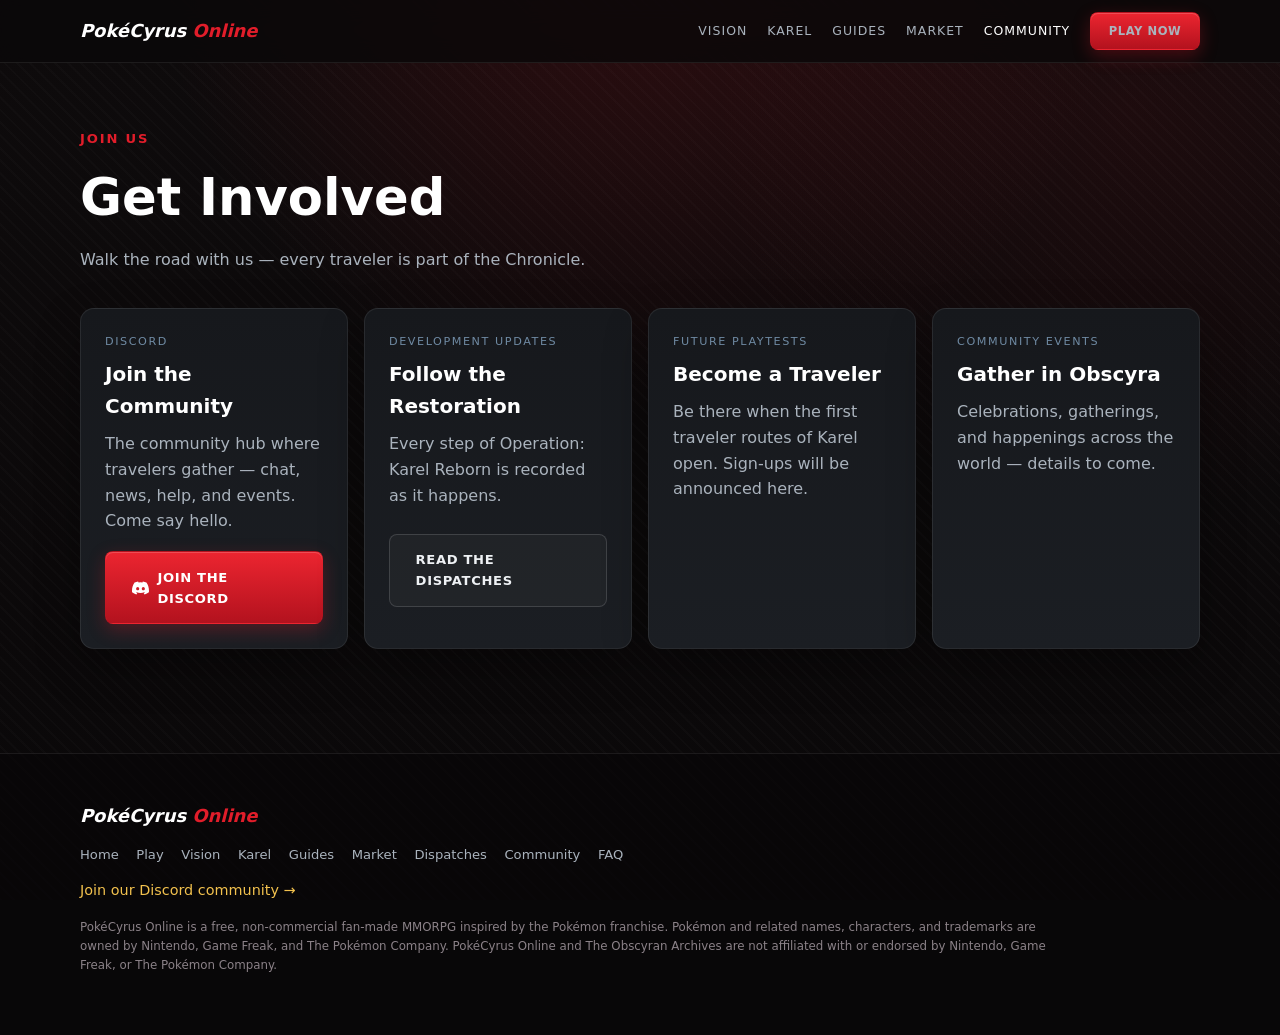
==== community/index.html @ 65155785 "Restructure into a multi-page site with shared chrome Split the single-scroll homepage into dedicate" ====
<!doctype html>
<html lang="en">
<head>
  <meta charset="utf-8" />
  <meta name="viewport" content="width=device-width, initial-scale=1" />
  <title>Community — PokéCyrus Online</title>
  <meta name="description" content="Join the PokéCyrus Online community — Discord, development updates, playtests, and events. Walk the road with us." />
  <meta name="theme-color" content="#0c0a0b" />
  <link rel="canonical" href="https://theobscyranarchives.net/community" />
  <link rel="icon" href="data:image/svg+xml,%3Csvg xmlns='http://www.w3.org/2000/svg' viewBox='0 0 32 32'%3E%3Ccircle cx='16' cy='16' r='15' fill='%23e11d2a'/%3E%3Cpath d='M1 16a15 15 0 0 0 30 0z' fill='%23f2f3f5'/%3E%3Crect x='1' y='14.5' width='30' height='3' fill='%23111111'/%3E%3Ccircle cx='16' cy='16' r='4.6' fill='%23ffffff' stroke='%23111111' stroke-width='1.6'/%3E%3C/svg%3E" />
  <link rel="stylesheet" href="/assets/site.css" />
</head>
<body>
  <header class="page-head">
    <div class="wrap">
      <div class="eyebrow">Join Us</div>
      <h1 class="title">Get Involved</h1>
      <p class="lede">Walk the road with us — every traveler is part of the Chronicle.</p>
    </div>
  </header>

  <main>
    <section class="section" style="padding-top:1rem;">
      <div class="wrap">
        <div class="grid">
          <div class="card">
            <div class="label">Discord</div>
            <h3>Join the Community</h3>
            <p>The community hub where travelers gather — chat, news, help, and events. Come say hello.</p>
            <p style="margin-top:1.1rem;">
              <a class="btn btn-red" href="https://discord.com/invite/rmTHCNPzrq" target="_blank" rel="noopener" style="display:inline-flex; align-items:center; gap:.55rem;">
                <svg viewBox="0 0 24 24" width="18" height="18" fill="currentColor" aria-hidden="true"><path d="M20.317 4.369a19.79 19.79 0 0 0-4.885-1.515.074.074 0 0 0-.079.037c-.21.375-.444.864-.608 1.25a18.27 18.27 0 0 0-5.487 0 12.64 12.64 0 0 0-.617-1.25.077.077 0 0 0-.079-.037A19.736 19.736 0 0 0 3.677 4.369a.07.07 0 0 0-.032.027C.533 9.046-.32 13.58.099 18.057a.082.082 0 0 0 .031.057 19.9 19.9 0 0 0 5.993 3.03.078.078 0 0 0 .084-.028c.462-.63.874-1.295 1.226-1.994a.076.076 0 0 0-.041-.106 13.107 13.107 0 0 1-1.872-.892.077.077 0 0 1-.008-.128c.126-.094.252-.192.372-.291a.074.074 0 0 1 .077-.01c3.928 1.793 8.18 1.793 12.062 0a.074.074 0 0 1 .078.009c.12.099.246.198.373.292a.077.077 0 0 1-.006.127 12.3 12.3 0 0 1-1.873.891.077.077 0 0 0-.041.107c.36.698.772 1.362 1.225 1.993a.076.076 0 0 0 .084.028 19.839 19.839 0 0 0 6.002-3.03.077.077 0 0 0 .032-.054c.5-5.177-.838-9.674-3.549-13.66a.061.061 0 0 0-.031-.03zM8.02 15.331c-1.183 0-2.157-1.086-2.157-2.419 0-1.333.955-2.42 2.157-2.42 1.21 0 2.176 1.096 2.157 2.42 0 1.333-.956 2.42-2.157 2.42zm7.975 0c-1.183 0-2.157-1.086-2.157-2.419 0-1.333.955-2.42 2.157-2.42 1.21 0 2.176 1.096 2.157 2.42 0 1.333-.946 2.42-2.157 2.42z"/></svg>
                Join the Discord
              </a>
            </p>
          </div>
          <div class="card">
            <div class="label">Development Updates</div>
            <h3>Follow the Restoration</h3>
            <p>Every step of Operation: Karel Reborn is recorded as it happens.</p>
            <p><a class="btn btn-outline" href="/dispatches" style="margin-top:1rem;">Read the Dispatches</a></p>
          </div>
          <div class="card">
            <div class="label">Future Playtests</div>
            <h3>Become a Traveler</h3>
            <p>Be there when the first traveler routes of Karel open. Sign-ups will be announced here.</p>
            <!-- TODO: when ready, add: <p><a class="btn btn-red" href="SIGNUP_URL" style="margin-top:1rem;">Sign Up to Playtest</a></p> -->
          </div>
          <div class="card">
            <div class="label">Community Events</div>
            <h3>Gather in Obscyra</h3>
            <p>Celebrations, gatherings, and happenings across the world — details to come.</p>
            <!-- TODO: when ready, add: <p><a class="btn btn-red" href="EVENTS_URL" style="margin-top:1rem;">See Events</a></p> -->
          </div>
        </div>
        <!-- TODO: social handles — drop links here when you have them (X / YouTube / Bluesky / etc.) -->
      </div>
    </section>
  </main>

  <script src="/assets/site.js"></script>
</body>
</html>
---- assets/site.css ----
/* ===== PokéCyrus Online — shared theme ===== */
:root {
  --bg: #0c0a0b; --bg2: #0a0809;
  --surface: #16181c; --surface2: #1b1e23;
  --line: rgba(255,255,255,0.08); --line2: rgba(255,255,255,0.14);
  --red: #e11d2a; --red-bright: #ec2530; --red-deep: #b3121e; --red-glow: rgba(225,29,42,0.35);
  --text: #eef1f4; --muted: #aab3bd; --steel: #6f8aa3; --dim: #7d8894;
  --gold: #f2c14e;
  --shadow: rgba(0,0,0,0.5);
}
* { box-sizing: border-box; }
html { scroll-behavior: smooth; }
body {
  margin: 0; color: var(--text);
  font-family: "Segoe UI", system-ui, -apple-system, Roboto, Helvetica, Arial, sans-serif;
  line-height: 1.6; background: var(--bg); overflow-x: hidden; min-height: 100vh;
}
body::before {
  content: ""; position: fixed; inset: 0; z-index: 0; pointer-events: none;
  background:
    radial-gradient(circle at 50% -8%, rgba(225,29,42,0.16), transparent 42%),
    radial-gradient(circle at 88% 12%, rgba(225,29,42,0.08), transparent 30%),
    repeating-linear-gradient(45deg, rgba(255,255,255,0.016) 0 2px, transparent 2px 9px),
    linear-gradient(180deg, #0e0b0c, var(--bg2));
}
@keyframes reveal { from { opacity: 0; transform: translateY(16px); } to { opacity: 1; transform: translateY(0); } }
a { color: var(--text); text-decoration: none; }
.wrap { width: min(1120px, 92%); margin: auto; position: relative; z-index: 1; }

/* ===== buttons ===== */
.btn {
  display: inline-block; font-weight: 700; letter-spacing: .05em; text-transform: uppercase;
  font-size: .82rem; padding: .9rem 1.6rem; border-radius: 8px; border: 1px solid transparent;
  cursor: pointer; transition: transform .15s ease, box-shadow .15s ease, border-color .15s ease, filter .15s ease;
}
.btn-red { background: linear-gradient(180deg, var(--red-bright), var(--red-deep)); color: #fff;
  box-shadow: 0 6px 18px rgba(225,29,42,.28), inset 0 1px 0 rgba(255,255,255,.18); }
.btn-red:hover { transform: translateY(-2px); box-shadow: 0 10px 28px rgba(225,29,42,.45); }
.btn-outline { background: rgba(255,255,255,.03); color: var(--text); border-color: var(--line2); }
.btn-outline:hover { border-color: var(--red); color: #fff; transform: translateY(-2px); }
.btn-lg { padding: 1.05rem 2.4rem; font-size: .95rem; }
.btn-sm { padding: .55rem 1rem; font-size: .74rem; }
.btn-block { display: block; width: 100%; text-align: center; }
.btn.is-disabled { opacity: .5; cursor: not-allowed; box-shadow: none; filter: grayscale(.2); }
.btn.is-disabled:hover { transform: none; box-shadow: none; border-color: var(--line2); }

/* ===== topbar (injected) ===== */
.topbar { position: fixed; top: 0; left: 0; right: 0; z-index: 20;
  background: rgba(10,8,9,.82); backdrop-filter: blur(12px); border-bottom: 1px solid var(--line); }
.nav { width: min(1120px,92%); margin: auto; min-height: 62px; display: flex; align-items: center; justify-content: space-between; gap: 1rem; }
.brand { font-weight: 800; font-style: italic; font-size: 1.12rem; white-space: nowrap; }
.brand .pc { color: #fff; } .brand .on { color: var(--red); }
.links { display: flex; gap: 1.25rem; align-items: center; font-size: .78rem; text-transform: uppercase; letter-spacing: .08em; }
.links a { color: var(--muted); } .links a:hover { color: #fff; } .links a.active { color: #fff; }
.nav .btn { padding: .55rem 1.1rem; font-size: .72rem; }

/* ===== hero ===== */
header.hero-head { min-height: 100vh; display: grid; place-items: center; text-align: center; padding: 7rem 1rem 4rem; position: relative; }
.hero { position: relative; z-index: 1; width: min(880px, 100%); animation: reveal 800ms ease-out both; }
.eyebrow-hero { color: var(--steel); letter-spacing: .28em; font-size: .72rem; text-transform: uppercase; margin-bottom: 1.1rem; }
.logo { font-weight: 800; font-style: italic; font-size: clamp(2.6rem, 8vw, 5.4rem); line-height: .95; margin: 0; }
.logo .pc { color: #fff; text-shadow: 0 2px 30px rgba(255,255,255,.12); }
.logo .on { color: var(--red); text-shadow: 0 0 34px var(--red-glow); }
.hero-title { font-size: clamp(1.3rem, 3vw, 2rem); color: #fff; margin: 1.4rem 0 .5rem; font-weight: 700; }
.hero-sub { font-style: italic; color: var(--muted); font-size: clamp(1rem, 2vw, 1.2rem); margin: 0 auto; max-width: 620px; }

/* ===== countdown ===== */
.cd-caption { margin: 2.4rem 0 .9rem; color: var(--steel); text-transform: uppercase; letter-spacing: .18em; font-size: .74rem; }
.countdown { display: flex; gap: .75rem; justify-content: center; flex-wrap: wrap; margin-bottom: 2.2rem; }
.cd-unit { min-width: 92px; background: var(--surface); border: 1px solid var(--line); border-top: 2px solid rgba(225,29,42,.75);
  border-radius: 12px; padding: 1rem .6rem .8rem; box-shadow: 0 12px 30px var(--shadow); }
.cd-num { display: block; font-size: 2.5rem; font-weight: 800; color: #fff; line-height: 1; font-variant-numeric: tabular-nums; }
.cd-label { display: block; margin-top: .5rem; font-size: .66rem; letter-spacing: .16em; text-transform: uppercase; color: var(--steel); }
.cd-live { margin: 1.5rem 0 2.2rem; font-size: 1.35rem; color: #fff; }
.cd-live strong { color: var(--red); }

/* ===== page head (subpages) ===== */
.page-head { padding: 8rem 0 1.2rem; }
.eyebrow { color: var(--red); text-transform: uppercase; letter-spacing: .14em; font-size: .82rem; font-weight: 700; margin-bottom: .5rem; }
h1.title { font-size: clamp(2rem, 5vw, 3.2rem); font-weight: 800; margin: 0 0 .5rem; color: #fff; }
.lede { color: var(--muted); max-width: 760px; margin: 0; }
.crumb { margin-bottom: 1rem; font-size: .8rem; color: var(--dim); }
.crumb a { color: var(--steel); } .crumb a:hover { color: #fff; }

/* ===== sections ===== */
section.section { padding: 3.5rem 0; position: relative; }
.section-title { color: #fff; font-size: clamp(1.8rem, 4vw, 2.7rem); margin: 0 0 .5rem; letter-spacing: .01em; font-weight: 800; }
.section-title::after { content: ""; display: block; width: 56px; height: 3px; margin-top: .7rem; background: linear-gradient(90deg, var(--red), transparent); border-radius: 2px; }
.section-sub { color: var(--red); text-transform: uppercase; letter-spacing: .12em; font-size: .95rem; font-weight: 700; margin: 0 0 1rem; }
.section-intro { color: var(--muted); max-width: 820px; margin: 0 0 1.4rem; }
.section-note { color: var(--dim); font-size: .85rem; margin-top: 1.4rem; }

/* ===== cards / grid ===== */
.grid { display: grid; grid-template-columns: repeat(auto-fit, minmax(260px, 1fr)); gap: 1rem; }
.card { border: 1px solid var(--line); background: linear-gradient(180deg, var(--surface), var(--surface2));
  border-radius: 14px; padding: 1.5rem; box-shadow: 0 18px 45px rgba(0,0,0,.32);
  transition: transform .2s ease, border-color .2s ease, box-shadow .2s ease; }
.card:hover { transform: translateY(-4px); border-color: rgba(225,29,42,.4); box-shadow: 0 24px 60px rgba(0,0,0,.4); }
.card h3 { color: #fff; margin: 0 0 .6rem; font-size: 1.25rem; }
.card p { color: var(--muted); margin: 0 0 .6rem; }
.card p:last-child { margin-bottom: 0; }
.label { color: var(--steel); font-size: .7rem; text-transform: uppercase; letter-spacing: .14em; margin-bottom: .45rem; }
.big { font-size: 1.35rem; color: #fff; }

/* hub cards (home) */
a.hubcard { display: block; }
a.hubcard h3 { display: flex; justify-content: space-between; align-items: center; gap: .5rem; }
a.hubcard h3 .arw { color: var(--red); transition: transform .2s ease; }
a.hubcard:hover h3 .arw { transform: translateX(4px); }

/* mission callout */
.mission { text-align: center; background: linear-gradient(180deg, var(--surface), var(--surface2));
  border: 1px solid var(--line); border-left: 3px solid var(--red); border-radius: 14px; padding: 1.6rem; margin: 0 0 1.75rem; }
.mission .big { font-size: 1.7rem; color: #fff; }
.quote { font-style: italic; color: var(--text); max-width: 820px; }

/* status list */
.status { display: grid; gap: .8rem; }
.status div { display: flex; justify-content: space-between; gap: 1rem; border-bottom: 1px solid var(--line); padding-bottom: .65rem; color: var(--muted); }
.status strong { color: #fff; white-space: nowrap; }
.status .active { color: var(--red); text-shadow: 0 0 16px var(--red-glow); }

/* dispatch */
.dispatch { display: grid; grid-template-columns: 1.2fr .8fr; gap: 1rem; align-items: stretch; }
.dispatch .card:first-child { border-left: 3px solid var(--red); }
.timeline { list-style: none; padding: 0; margin: 0; }
.timeline li { padding: .9rem 0 .9rem 1.6rem; border-left: 1px solid var(--line2); position: relative; color: var(--muted); }
.timeline li::before { content: ""; position: absolute; left: -6px; top: 1.3rem; width: 11px; height: 11px; border-radius: 50%; background: var(--red); box-shadow: 0 0 14px var(--red-glow); }

/* play cards */
.play-grid { display: grid; grid-template-columns: 1fr 1fr; gap: 1.2rem; }
.play-card { text-align: center; display: flex; flex-direction: column; }
.play-card .play-icon { width: 58px; height: 58px; margin: 0 auto 1rem; display: grid; place-items: center; border-radius: 50%;
  background: radial-gradient(circle, rgba(225,29,42,.18), rgba(225,29,42,.05)); border: 1px solid rgba(225,29,42,.4); color: var(--red); font-size: 1.5rem; }
.play-card p { flex: 1; }
.play-card .btn { margin-top: 1.2rem; }
.dl-list { display: grid; gap: .5rem; margin-top: 1.1rem; width: 100%; }
.dl-list .btn { margin-top: 0; }
.dl-btn { display: flex; flex-direction: column; align-items: center; line-height: 1.2; padding: .62rem 1rem; }
.dl-btn small { font-weight: 600; opacity: .82; text-transform: none; letter-spacing: 0; font-size: .66rem; margin-top: .12rem; }
.dl-note { color: var(--dim); font-size: .72rem; text-transform: uppercase; letter-spacing: .1em; margin-top: .55rem; text-align: center; }

/* notice */
.notice { margin: 1.3rem 0 0; padding: .85rem 1.1rem; border-radius: 10px;
  background: rgba(225,29,42,.08); border: 1px solid rgba(225,29,42,.28); border-left: 3px solid var(--red); color: var(--muted); font-size: .9rem; }
.notice strong { color: #fff; }

/* controls */
.controls { display: flex; flex-wrap: wrap; gap: .8rem; align-items: center; justify-content: space-between; margin: 1.6rem 0 1rem; }
.tabs { display: flex; gap: .4rem; flex-wrap: wrap; }
.tab { padding: .55rem 1rem; border-radius: 8px; border: 1px solid var(--line2); background: rgba(255,255,255,.02);
  color: var(--muted); font-size: .78rem; font-weight: 700; text-transform: uppercase; letter-spacing: .06em; cursor: pointer; }
.tab:hover { color: #fff; border-color: var(--red); }
.tab.active { background: linear-gradient(180deg, var(--red-bright), var(--red-deep)); color: #fff; border-color: transparent; }
.search { flex: 1; min-width: 200px; max-width: 340px; background: var(--surface); border: 1px solid var(--line2);
  border-radius: 8px; padding: .7rem .95rem; color: var(--text); font-size: .95rem; font-family: inherit; }
.search::placeholder { color: var(--dim); }
.search:focus { outline: none; border-color: var(--red); }

/* tables */
.tablewrap { overflow-x: auto; border: 1px solid var(--line); border-radius: 12px; background: var(--surface); }
table.gtable { width: 100%; border-collapse: collapse; font-size: .9rem; min-width: 520px; }
table.gtable th, table.gtable td { padding: .6rem .8rem; text-align: left; border-bottom: 1px solid var(--line); white-space: nowrap; }
table.gtable thead th { color: var(--steel); text-transform: uppercase; font-size: .68rem; letter-spacing: .1em; background: rgba(255,255,255,.02); position: sticky; top: 0; }
table.gtable tbody tr:hover { background: rgba(225,29,42,.06); }
table.gtable td.num { text-align: right; font-variant-numeric: tabular-nums; }
table.gtable td.zero { color: var(--dim); }
table.gtable .name { color: #fff; font-weight: 600; }

/* chips / rarity badges */
.chip { display: inline-block; font-size: .66rem; font-weight: 700; padding: .1rem .45rem; border-radius: 999px; border: 1px solid var(--line2); color: var(--muted); margin: 0 .15rem .15rem 0; }
.rt { font-size: .64rem; font-weight: 800; text-transform: uppercase; letter-spacing: .06em; padding: .12rem .45rem; border-radius: 999px; }
.rt-common { color: #cfe0ee; background: rgba(111,138,163,.16); border: 1px solid rgba(111,138,163,.4); }
.rt-uncommon { color: #bfe6c6; background: rgba(90,180,120,.16); border: 1px solid rgba(90,180,120,.4); }
.rt-rare, .rt-mega { color: #ffd7db; background: rgba(225,29,42,.16); border: 1px solid rgba(225,29,42,.4); }
.rt-ultra, .rt-legendary { color: #f2d79a; background: rgba(242,193,78,.16); border: 1px solid rgba(242,193,78,.45); }

/* ===== footer (injected) ===== */
footer.site-footer { padding: 3rem 0; border-top: 1px solid var(--line); color: var(--muted); font-size: .9rem;
  position: relative; z-index: 1; background: rgba(8,6,7,.6); margin-top: 3rem; }
.foot-links { display: flex; flex-wrap: wrap; gap: .35rem 1.1rem; margin: .8rem 0; font-size: .82rem; }
.foot-links a { color: var(--muted); } .foot-links a:hover { color: #fff; }
footer.site-footer .discord { color: var(--gold); }
.disclaimer { margin-top: 1rem; font-size: .74rem; color: #8b8288; max-width: 980px; }

@media (max-width: 760px) {
  .links a:not(.btn) { display: none; }
  .dispatch { grid-template-columns: 1fr; }
  .play-grid { grid-template-columns: 1fr; }
  .status div { flex-direction: column; align-items: flex-start; gap: .15rem; }
  .controls { flex-direction: column; align-items: stretch; }
  .search { max-width: none; }
  .cd-unit { min-width: 68px; padding: .8rem .4rem .6rem; }
  .cd-num { font-size: 1.8rem; }
}
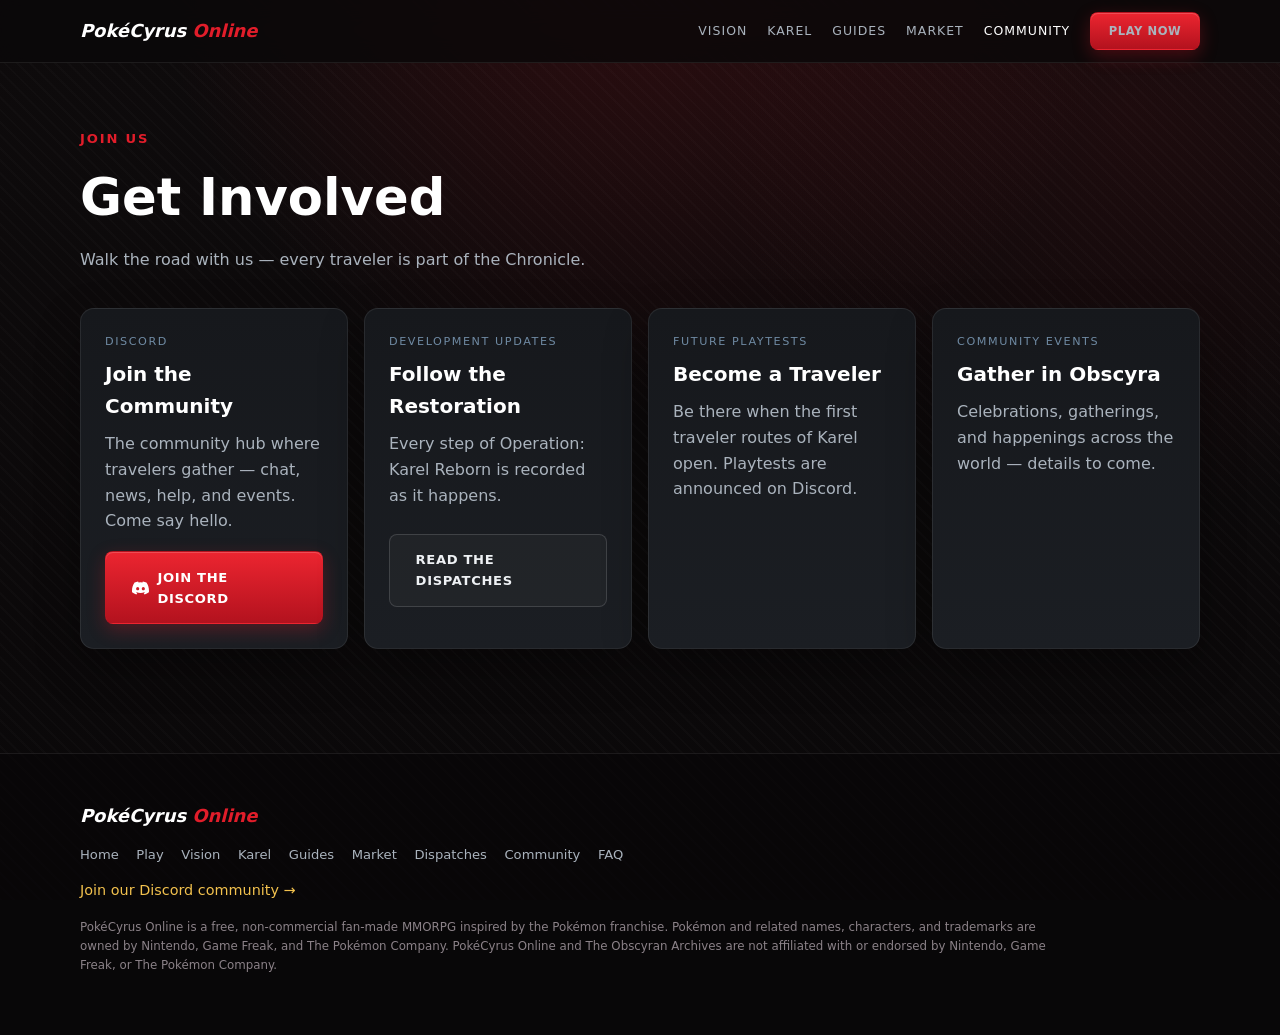
==== commit 7c270c38: "Remove the Closed Alpha signup, replace it with in-game scenery CD instruction: drop the Closed Alph" ====
--- a/community/index.html
+++ b/community/index.html
@@ -43,8 +43,7 @@
           <div class="card">
             <div class="label">Future Playtests</div>
             <h3>Become a Traveler</h3>
-            <p>Be there when the first traveler routes of Karel open. Sign-ups will be announced here.</p>
-            <!-- TODO: when ready, add: <p><a class="btn btn-red" href="SIGNUP_URL" style="margin-top:1rem;">Sign Up to Playtest</a></p> -->
+            <p>Be there when the first traveler routes of Karel open. Playtests are announced on Discord.</p>
           </div>
           <div class="card">
             <div class="label">Community Events</div>
